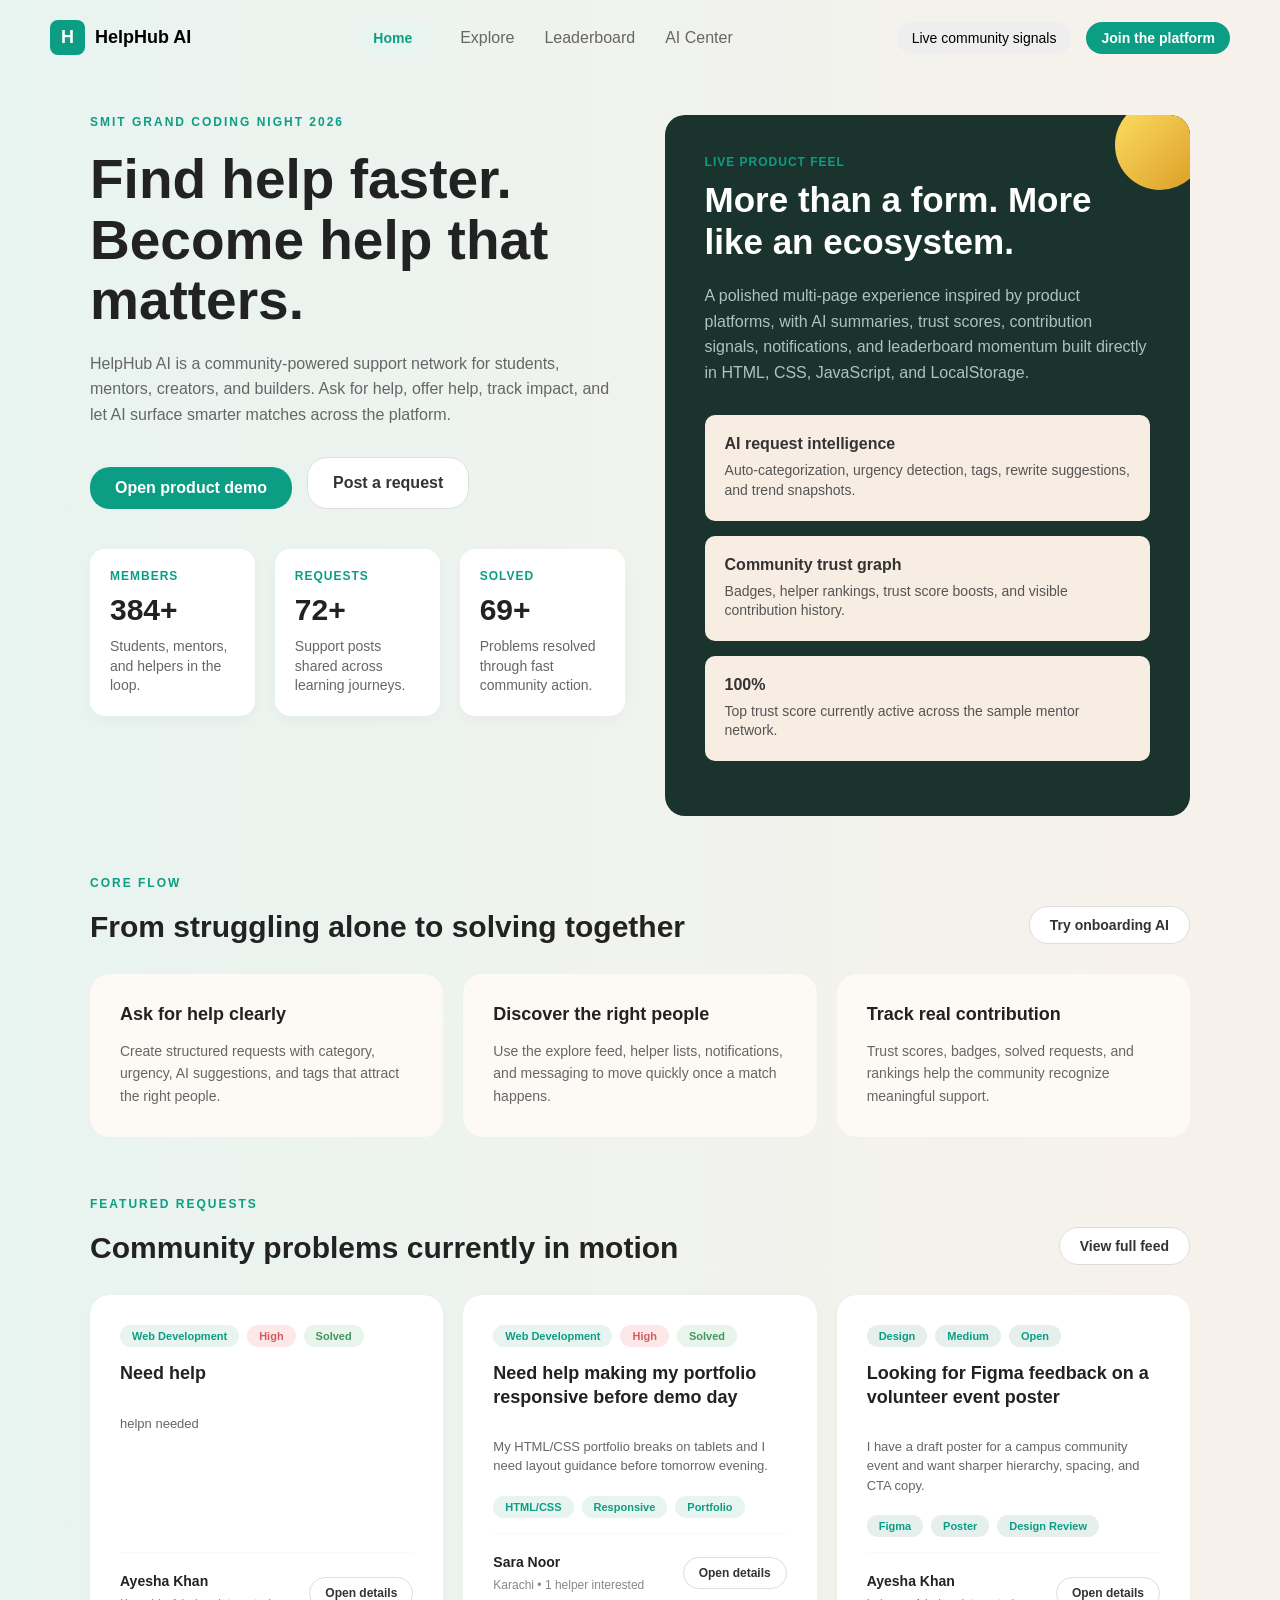
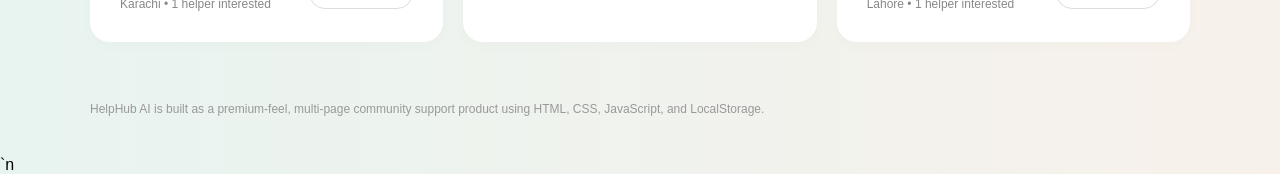
==== index.html @ b611431e "first commit" ====
﻿<!DOCTYPE html>
<html lang="en">
<head>
    <meta charset="UTF-8">
    <meta name="viewport" content="width=device-width, initial-scale=1.0">
    <title>HelpHub AI - Dashboard</title>
    <link rel="stylesheet" href="style.css">
</head>
<body class="page-body">
    <div class="top-bar">
        <div class="logo-thing">
            <div class="h-logo">H</div>
            <div class="logo-text">HelpHub AI</div>
        </div>
        <div class="links-thing">
            <a href="index.html" style="text-decoration:none; color:inherit;"><span class="tag-pill tag-blue" style="font-size:14px; padding: 8px 18px; font-weight: bold; background-color: #e8f4f0;">Home</span></a>
            <a href="explore.html" style="text-decoration:none; color:inherit;"><span>Explore</span></a>
            <a href="leaderboard.html" style="text-decoration:none; color:inherit;"><span>Leaderboard</span></a>
            <a href="ai_center.html" style="text-decoration:none; color:inherit;"><span>AI Center</span></a>
        </div>
        <div class="right-buttons">
            <span class="grey-box">Live community signals</span>
            <a href="dashboard.html" class="h-logo-style-button" style="text-decoration: none;">Join the platform</a>
        </div>
    </div>

    <div class="main-dashboard-area">
        <div class="top-dash-split">
            <div class="dash-left">
                <div class="smit-text">SMIT GRAND CODING NIGHT 2026</div>
                <h1 class="huge-heading-black">Find help faster. Become help that matters.</h1>
                <p class="dash-desc">HelpHub AI is a community-powered support network for students, mentors, creators, and builders. Ask for help, offer help, track impact, and let AI surface smarter matches across the platform.</p>
                <div class="button-row">
                    <button type="button" class="big-green-button short-btn">Open product demo</button>
                    <button type="button" class="big-white-button short-btn">Post a request</button>
                </div>
                
                <div class="stats-row">
                    <div class="stat-box">
                        <div class="stat-title">MEMBERS</div>
                        <div class="stat-number">384+</div>
                        <div class="stat-desc">Students, mentors, and helpers in the loop.</div>
                    </div>
                    <div class="stat-box">
                        <div class="stat-title">REQUESTS</div>
                        <div class="stat-number">72+</div>
                        <div class="stat-desc">Support posts shared across learning journeys.</div>
                    </div>
                    <div class="stat-box">
                        <div class="stat-title">SOLVED</div>
                        <div class="stat-number">69+</div>
                        <div class="stat-desc">Problems resolved through fast community action.</div>
                    </div>
                </div>
            </div>

            <div class="dash-right-dark" style="position: relative; overflow: hidden;">
                <div style="position: absolute; top: -15px; right: -15px; width: 90px; height: 90px; background: linear-gradient(135deg, #ffe066, #d99a22); border-radius: 50%;"></div>
                
                <div style="position: relative; z-index: 2;">
                    <div class="stat-title">LIVE PRODUCT FEEL</div>
                    <h2 class="medium-heading-white">More than a form. More like an ecosystem.</h2>
                    <p class="description-text">A polished multi-page experience inspired by product platforms, with AI summaries, trust scores, contribution signals, notifications, and leaderboard momentum built directly in HTML, CSS, JavaScript, and LocalStorage.</p>
                    
                    <div class="dark-inner-box">
                        <strong>AI request intelligence</strong>
                        <p>Auto-categorization, urgency detection, tags, rewrite suggestions, and trend snapshots.</p>
                    </div>
                    <div class="dark-inner-box">
                        <strong>Community trust graph</strong>
                        <p>Badges, helper rankings, trust score boosts, and visible contribution history.</p>
                    </div>
                    <div class="dark-inner-box">
                        <strong>100%</strong>
                        <p>Top trust score currently active across the sample mentor network.</p>
                    </div>
                </div>
            </div>
        </div>

        <div class="content-section">
            <div class="section-header-split">
                <div class="section-header-left">
                    <div class="smit-text">CORE FLOW</div>
                    <h2>From struggling alone to solving together</h2>
                </div>
                <button type="button" class="white-pill-btn">Try onboarding AI</button>
            </div>
            
            <div class="cards-row">
                <div class="info-card">
                    <strong>Ask for help clearly</strong>
                    <p>Create structured requests with category, urgency, AI suggestions, and tags that attract the right people.</p>
                </div>
                <div class="info-card">
                    <strong>Discover the right people</strong>
                    <p>Use the explore feed, helper lists, notifications, and messaging to move quickly once a match happens.</p>
                </div>
                <div class="info-card">
                    <strong>Track real contribution</strong>
                    <p>Trust scores, badges, solved requests, and rankings help the community recognize meaningful support.</p>
                </div>
            </div>
        </div>

        <div class="content-section">
            <div class="section-header-split">
                <div class="section-header-left">
                    <div class="smit-text">FEATURED REQUESTS</div>
                    <h2>Community problems currently in motion</h2>
                </div>
                <button type="button" class="white-pill-btn">View full feed</button>
            </div>
            
            <div class="cards-row">
                <div class="request-card">
                    <div class="tags-row">
                        <span class="tag-pill tag-blue">Web Development</span>
                        <span class="tag-pill tag-red">High</span>
                        <span class="tag-pill tag-green">Solved</span>
                    </div>
                    <h3 class="req-heading">Need help</h3>
                    <p class="req-desc">helpn needed</p>
                    <div class="req-bottom">
                        <div class="req-user-info">
                            <strong>Ayesha Khan</strong>
                            <span class="req-user-meta">Karachi &bull; 1 helper interested</span>
                        </div>
                        <button type="button" class="small-white-btn">Open details</button>
                    </div>
                </div>

                <div class="request-card">
                    <div class="tags-row">
                        <span class="tag-pill tag-blue">Web Development</span>
                        <span class="tag-pill tag-red">High</span>
                        <span class="tag-pill tag-green">Solved</span>
                    </div>
                    <h3 class="req-heading">Need help making my portfolio responsive before demo day</h3>
                    <p class="req-desc">My HTML/CSS portfolio breaks on tablets and I need layout guidance before tomorrow evening.</p>
                    <div class="tags-row" style="margin-bottom:0;">
                        <span class="tag-pill tag-blue">HTML/CSS</span>
                        <span class="tag-pill tag-blue">Responsive</span>
                        <span class="tag-pill tag-blue">Portfolio</span>
                    </div>
                    <div class="req-bottom" style="margin-top: 15px;">
                        <div class="req-user-info">
                            <strong>Sara Noor</strong>
                            <span class="req-user-meta">Karachi &bull; 1 helper interested</span>
                        </div>
                        <button type="button" class="small-white-btn">Open details</button>
                    </div>
                </div>

                <div class="request-card">
                    <div class="tags-row">
                        <span class="tag-pill tag-blue" style="background-color: #e5efeb;">Design</span>
                        <span class="tag-pill tag-blue" style="background-color: #e5efeb;">Medium</span>
                        <span class="tag-pill tag-blue" style="background-color: #e5efeb;">Open</span>
                    </div>
                    <h3 class="req-heading">Looking for Figma feedback on a volunteer event poster</h3>
                    <p class="req-desc">I have a draft poster for a campus community event and want sharper hierarchy, spacing, and CTA copy.</p>
                    <div class="tags-row" style="margin-bottom:0;">
                        <span class="tag-pill tag-blue" style="background-color: #e5efeb;">Figma</span>
                        <span class="tag-pill tag-blue" style="background-color: #e5efeb;">Poster</span>
                        <span class="tag-pill tag-blue" style="background-color: #e5efeb;">Design Review</span>
                    </div>
                    <div class="req-bottom" style="margin-top: 15px;">
                        <div class="req-user-info">
                            <strong>Ayesha Khan</strong>
                            <span class="req-user-meta">Lahore &bull; 1 helper interested</span>
                        </div>
                        <button type="button" class="small-white-btn">Open details</button>
                    </div>
                </div>
            </div>
        </div>

        <div class="footer-text">
            HelpHub AI is built as a premium-feel, multi-page community support product using HTML, CSS, JavaScript, and LocalStorage.
        </div>
    </div>
<script src="interactions.js"></script>`n</body>
</html>
---- style.css ----
* {
    box-sizing: border-box;
    font-family: Arial, sans-serif;
}

@keyframes fadeInSlideUp {
    0% { opacity: 0; transform: translateY(15px); }
    100% { opacity: 1; transform: translateY(0); }
}

@keyframes fadeInSlideDown {
    0% { opacity: 0; transform: translateY(-15px); }
    100% { opacity: 1; transform: translateY(0); }
}

.page-body {
    background: linear-gradient(to right, #e8f4f0, #f8f1eb);
    margin: 0;
    padding: 0;
    min-height: 100vh;
    cursor: url(./Sanrio\ Cinnamoroll\ White\ Arrow\ &\ Head--cursor--SweezyCursors\ \(1\).png),auto;
}

.top-bar {
    display: flex;
    justify-content: space-between;
    align-items: center;
    padding: 20px 50px;
    animation: fadeInSlideDown 0.6s ease-out forwards;
}

.logo-thing {
    display: flex;
    align-items: center;
    gap: 10px;
    font-weight: bold;
    font-size: 18px;
}

.h-logo {
    background-color: #0b9e84;
    color: white;
    width: 35px;
    height: 35px;
    display: flex;
    align-items: center;
    justify-content: center;
    border-radius: 8px;
    font-weight: bold;
}

.links-thing {
    display: flex;
    gap: 30px;
    color: #666;
}

.links-thing a {
    text-decoration: none;
    color: inherit;
}

.links-thing span {
    cursor: pointer;
}

.active-link {
    color: #0b9e84;
    font-weight: bold;
}

.light-text {
    color: #aaa;
}

.right-buttons {
    display: flex;
    gap: 15px;
    align-items: center;
}

.grey-box {
    background-color: #eee;
    padding: 8px 15px;
    border-radius: 20px;
    font-size: 14px;
}

.h-logo-style-button {
    background-color: #0b9e84;
    color: white;
    padding: 8px 15px;
    border-radius: 20px;
    font-size: 14px;
    font-weight: bold;
    cursor: pointer;
}

.big-flex-container {
    display: flex;
    max-width: 1000px;
    margin: 40px auto;
    gap: 20px;
    animation: fadeInSlideUp 0.6s ease-out forwards;
    animation-delay: 0.1s;
    opacity: 0; }

.dark-left-box {
    background-color: #1a332d;
    color: #fff;
    padding: 50px;
    border-radius: 20px;
    flex: 1;
}

.white-right-box {
    background-color: #fff;
    padding: 50px;
    border-radius: 20px;
    flex: 1;
    box-shadow: 0 10px 30px rgba(0,0,0,0.05);
}

.small-title {
    color: #bbb;
    font-size: 12px;
    letter-spacing: 2px;
    font-weight: bold;
    margin-bottom: 20px;
}

.small-title-blue {
    color: #0b9e84;
    font-size: 12px;
    letter-spacing: 2px;
    font-weight: bold;
    margin-bottom: 20px;
}

.huge-heading {
    font-size: 45px;
    margin: 0 0 20px 0;
    line-height: 1.1;
}

.medium-heading {
    font-size: 30px;
    margin: 0 0 30px 0;
    line-height: 1.2;
}

.description-text {
    color: #b0c2be;
    line-height: 1.6;
    margin-bottom: 30px;
}

.bullet-points {
    color: #b0c2be;
    line-height: 1.6;
    padding-left: 20px;
}

.bullet-points li {
    margin-bottom: 15px;
}

.form-stuff {
    display: flex;
    flex-direction: column;
    gap: 20px;
}

.input-wrapper {
    display: flex;
    flex-direction: column;
    gap: 8px;
}

.input-wrapper label {
    font-size: 14px;
    color: #555;
    font-weight: bold;
}

.input-wrapper input, .input-wrapper select {
    padding: 12px;
    border: 1px solid #ddd;
    border-radius: 8px;
    outline: none;
    font-size: 14px;
    background-color: #fff;
}

.two-inputs {
    display: flex;
    gap: 15px;
}

.two-inputs .input-wrapper {
    flex: 1;
}

.big-green-button {
    background-color: #0b9e84;
    color: white;
    border: none;
    padding: 15px;
    border-radius: 10px;
    font-size: 16px;
    font-weight: bold;
    cursor: pointer;
    margin-top: 10px;
    width: 100%;
}

.main-dashboard-area {
    max-width: 1100px;
    margin: 40px auto;
    animation: fadeInSlideUp 0.6s ease-out forwards;
    animation-delay: 0.1s;
    opacity: 0; }

.top-dash-split {
    display: flex;
    gap: 40px;
}

.dash-left {
    flex: 1.2;
}

.smit-text {
    color: #0b9e84;
    font-size: 12px;
    letter-spacing: 2px;
    font-weight: bold;
    margin-bottom: 20px;
}

.huge-heading-black {
    font-size: 55px;
    margin: 0 0 20px 0;
    line-height: 1.1;
    color: #222;
}

.dash-desc {
    color: #666;
    font-size: 16px;
    line-height: 1.6;
    margin-bottom: 30px;
}

.button-row {
    display: flex;
    gap: 15px;
    margin-bottom: 40px;
}

.short-btn {
    width: auto;
    padding: 12px 25px;
    border-radius: 20px;
}

.big-white-button {
    background-color: #fff;
    color: #333;
    border: 1px solid #ddd;
    padding: 12px 25px;
    border-radius: 20px;
    font-size: 16px;
    font-weight: bold;
    cursor: pointer;
}

.stats-row {
    display: flex;
    gap: 20px;
}

.stat-box {
    background-color: #fff;
    padding: 20px;
    border-radius: 15px;
    flex: 1;
    box-shadow: 0 5px 15px rgba(0,0,0,0.03);
}

.stat-title {
    color: #0b9e84;
    font-size: 12px;
    letter-spacing: 1px;
    font-weight: bold;
    margin-bottom: 10px;
}

.stat-number {
    font-size: 30px;
    font-weight: bold;
    margin-bottom: 10px;
    color: #222;
}

.stat-desc {
    color: #666;
    font-size: 14px;
    line-height: 1.4;
}

.dash-right-dark {
    background-color: #1a332d;
    color: #fff;
    padding: 40px;
    border-radius: 20px;
    flex: 1;
}

.medium-heading-white {
    font-size: 35px;
    margin: 0 0 20px 0;
    line-height: 1.2;
}

.dark-inner-box {
    background-color: #f7ede2;
    color: #333;
    padding: 20px;
    border-radius: 10px;
    margin-bottom: 15px;
}

.dark-inner-box strong {
    display: block;
    margin-bottom: 8px;
    font-size: 16px;
}

.dark-inner-box p {
    margin: 0;
    font-size: 14px;
    color: #555;
    line-height: 1.4;
}

.content-section {
    margin-top: 60px;
}

.section-header-split {
    display: flex;
    justify-content: space-between;
    align-items: flex-end;
    margin-bottom: 30px;
}

.section-header-left {
    max-width: 600px;
}

.section-header-left h2 {
    font-size: 30px;
    margin: 0;
    color: #222;
}

.white-pill-btn {
    background-color: #fff;
    color: #333;
    border: 1px solid #ddd;
    padding: 10px 20px;
    border-radius: 20px;
    font-size: 14px;
    font-weight: bold;
    cursor: pointer;
}

.cards-row {
    display: flex;
    gap: 20px;
}

.info-card {
    background-color: #fdfaf5;
    padding: 30px;
    border-radius: 20px;
    flex: 1;
}

.info-card strong {
    display: block;
    font-size: 18px;
    margin-bottom: 15px;
    color: #222;
}

.info-card p {
    color: #666;
    font-size: 14px;
    line-height: 1.6;
    margin: 0;
}

.request-card {
    background-color: #fff;
    padding: 30px;
    border-radius: 20px;
    flex: 1;
    box-shadow: 0 4px 15px rgba(0,0,0,0.02);
    display: flex;
    flex-direction: column;
}

.tags-row {
    display: flex;
    gap: 8px;
    margin-bottom: 15px;
    flex-wrap: wrap;
}

.tag-pill {
    padding: 5px 12px;
    border-radius: 15px;
    font-size: 11px;
    font-weight: bold;
}

.tag-blue { background-color: #e8f4f0; color: #0b9e84; }
.tag-red { background-color: #fce8e8; color: #d65c5c; }
.tag-green { background-color: #e8f5ec; color: #43965b; }
.tag-grey { background-color: #f1f3f4; color: #5f6368; }

.req-heading {
    font-size: 18px;
    font-weight: bold;
    color: #222;
    margin: 0 0 15px 0;
    line-height: 1.3;
}

.req-desc {
    color: #666;
    font-size: 13px;
    line-height: 1.5;
    margin-bottom: 20px;
}

.req-bottom {
    margin-top: auto;
    display: flex;
    justify-content: space-between;
    align-items: center;
    border-top: 1px solid #f9f9f9;
    padding-top: 20px;
}

.req-user-info strong {
    display: block;
    font-size: 14px;
    color: #222;
    margin-bottom: 5px;
}

.req-user-meta {
    font-size: 12px;
    color: #888;
}

.small-white-btn {
    background-color: #fff;
    color: #333;
    border: 1px solid #ddd;
    padding: 8px 15px;
    border-radius: 20px;
    font-size: 12px;
    font-weight: bold;
    cursor: pointer;
}

.footer-text {
    text-align: left;
    color: #999;
    font-size: 12px;
    margin-top: 60px;
    margin-bottom: 40px;
}

.explore-split {
    display: flex;
    gap: 30px;
}

.explore-filters-box {
    background-color: #fcf9f2;
    padding: 40px;
    border-radius: 20px;
    flex: 0.8;
}

.explore-feed {
    flex: 2;
    display: flex;
    flex-direction: column;
    gap: 20px;
}

.filter-input-wrapper {
    margin-bottom: 25px;
}

.filter-input-wrapper label {
    display: block;
    font-size: 13px;
    color: #444;
    font-weight: bold;
    margin-bottom: 10px;
}

.filter-input-wrapper input, .filter-input-wrapper select, .filter-input-wrapper textarea {
    width: 100%;
    padding: 15px;
    border: 1px solid #ebebeb;
    border-radius: 10px;
    outline: none;
    font-size: 14px;
    background-color: #fff;
}

.filter-input-wrapper textarea {
    resize: vertical;
    min-height: 120px;
    font-family: inherit;
}

.leaderboard-panel {
    background-color: #fdfaf5;
    padding: 40px;
    border-radius: 20px;
    flex: 1;
}

.leaderboard-title {
    color: #0b9e84;
    font-size: 12px;
    font-weight: bold;
    letter-spacing: 1px;
    margin-bottom: 10px;
}

.leaderboard-heading {
    font-size: 32px;
    margin: 0 0 30px 0;
    color: #222;
}

.rank-card {
    background-color: #fff;
    border-radius: 15px;
    padding: 20px;
    margin-bottom: 15px;
    display: flex;
    align-items: center;
    gap: 15px;
    box-shadow: 0 2px 10px rgba(0,0,0,0.02);
}

.avatar {
    width: 45px;
    height: 45px;
    border-radius: 50%;
    color: white;
    display: flex;
    align-items: center;
    justify-content: center;
    font-weight: bold;
    font-size: 16px;
    flex-shrink: 0;
}

.avatar-teal { background-color: #0b9e84; }
.avatar-dark { background-color: #1a2733; }
.avatar-orange { background-color: #f08935; }

.rank-info {
    flex: 1;
    display: flex;
    justify-content: space-between;
    align-items: center;
}

.rank-name-box {
    display: flex;
    flex-direction: column;
    gap: 5px;
}

.rank-name {
    font-weight: bold;
    font-size: 14px;
    color: #222;
}

.rank-tags {
    font-size: 13px;
    color: #888;
}

.rank-stats-box {
    display: flex;
    flex-direction: column;
    gap: 5px;
    align-items: flex-end;
}

.rank-score {
    font-weight: bold;
    font-size: 14px;
    color: #222;
}

.rank-count {
    font-size: 13px;
    color: #888;
}

.trust-card {
    background-color: #fff;
    border-radius: 15px;
    padding: 25px;
    margin-bottom: 15px;
    box-shadow: 0 2px 10px rgba(0,0,0,0.02);
}

.trust-name {
    font-weight: bold;
    font-size: 16px;
    color: #222;
    margin-bottom: 5px;
}

.trust-badges {
    color: #666;
    font-size: 14px;
    margin-bottom: 20px;
}

.progress-track {
    background-color: #f0f0f0;
    height: 8px;
    border-radius: 10px;
    width: 100%;
    overflow: hidden;
}

.progress-fill {
    height: 100%;
    background: linear-gradient(to right, #f08935, #0b9e84);
    border-radius: 10px;
}

.notification-panel {
    background-color: #fdfaf5;
    padding: 40px;
    border-radius: 20px;
}

.notification-card {
    background-color: #fff;
    padding: 25px 30px;
    border-radius: 15px;
    margin-bottom: 12px;
    display: flex;
    justify-content: space-between;
    align-items: center;
    box-shadow: 0 2px 8px rgba(0,0,0,0.02);
}

.notification-card:last-child {
    margin-bottom: 0;
}

.notif-left {
    display: flex;
    flex-direction: column;
    gap: 8px;
}

.notif-text {
    font-size: 15px;
    color: #222;
    font-weight: bold;
}

.notif-meta {
    font-size: 13px;
    color: #888;
}

.notif-status {
    font-size: 13px;
    font-weight: bold;
    color: #222;
}

.trend-card {
    background-color: #fff;
    padding: 30px;
    border-radius: 20px;
    flex: 1;
    box-shadow: 0 4px 15px rgba(0,0,0,0.02);
}
.trend-title {
    color: #0b9e84;
    font-size: 11px;
    font-weight: bold;
    letter-spacing: 1px;
    margin-bottom: 15px;
    text-transform: uppercase;
}
.trend-value {
    font-size: 32px;
    font-weight: bold;
    color: #222;
    margin-bottom: 15px;
    line-height: 1.2;
}
.trend-desc {
    color: #666;
    font-size: 14px;
    line-height: 1.5;
}

.recommendation-card {
    background-color: #fff;
    padding: 30px;
    border-radius: 15px;
    margin-bottom: 15px;
    box-shadow: 0 2px 8px rgba(0,0,0,0.02);
}
.recommendation-card:last-child {
    margin-bottom: 0;
}
.rec-title {
    font-size: 16px;
    font-weight: bold;
    color: #222;
    margin-bottom: 10px;
}
.rec-desc {
    font-size: 14px;
    color: #666;
    margin-bottom: 20px;
}

.form-card {
    background-color: #fdfaf5;
    padding: 40px;
    border-radius: 20px;
    flex: 1.5;
}

.ai-assistant-card {
    background-color: #fdfaf5;
    padding: 40px;
    border-radius: 20px;
    flex: 1;
}

.form-row {
    display: flex;
    gap: 20px;
}
.form-row .filter-input-wrapper {
    flex: 1;
}

.form-actions {
    display: flex;
    gap: 15px;
    align-items: center;
    margin-top: 10px;
}

.btn-white-pill {
    background-color: #fff;
    color: #222;
    font-weight: bold;
    border: 1px solid #ebebeb;
    padding: 12px 25px;
    border-radius: 20px;
    cursor: pointer;
}

.btn-green-pill {
    background-color: #0b9e84;
    color: white;
    font-weight: bold;
    border: none;
    padding: 12px 25px;
    border-radius: 20px;
    cursor: pointer;
    box-shadow: 0 4px 15px rgba(11, 158, 132, 0.3);
}

.ai-guidance-list {
    display: flex;
    flex-direction: column;
    gap: 20px;
    margin-top: 30px;
}

.ai-row {
    display: flex;
    justify-content: space-between;
    align-items: flex-start;
    gap: 20px;
    border-bottom: 1px solid #ebebeb;
    padding-bottom: 15px;
}
.ai-row:last-child {
    border-bottom: none;
}

.ai-label {
    color: #666;
    font-size: 14px;
    flex-shrink: 0;
    width: 130px;
}

.ai-value {
    color: #222;
    font-size: 14px;
    font-weight: bold;
    text-align: right;
}

.msg-card {
    background-color: #fff;
    padding: 20px 25px;
    border-radius: 15px;
    margin-bottom: 15px;
    display: flex;
    justify-content: space-between;
    align-items: center;
    box-shadow: 0 2px 8px rgba(0,0,0,0.02);
}

.msg-content {
    display: flex;
    flex-direction: column;
    gap: 8px;
    flex: 1;
    padding-right: 20px;
}

.msg-header {
    font-size: 15px;
    font-weight: bold;
    color: #222;
}

.msg-text {
    font-size: 14px;
    color: #666;
    line-height: 1.5;
}

.time-circle {
    background-color: #e8f4f0;
    color: #0b9e84;
    border-radius: 50%;
    width: 60px;
    height: 60px;
    display: flex;
    flex-direction: column;
    justify-content: center;
    align-items: center;
    font-size: 12px;
    font-weight: bold;
    flex-shrink: 0;
    line-height: 1.2;
}

.w-full {
    width: 100%;
}


.profile-inputs-row {
    display: flex;
    gap: 20px;
    margin-bottom: 20px;
}

@media (max-width: 768px) {
    .top-bar {
        flex-direction: column;
        padding: 20px;
        gap: 20px;
    }
    
    .links-thing {
        flex-wrap: wrap;
        justify-content: center;
        gap: 15px;
    }
    
    .right-buttons {
        width: 100%;
        justify-content: center;
    }
    
    .big-flex-container,
    .top-dash-split,
    .stats-row,
    .cards-row,
    .explore-split,
    .form-row,
    .two-inputs,
    .profile-inputs-row {
        flex-direction: column !important;
        gap: 20px !important;
    }
    
    .section-header-split {
        flex-direction: column;
        align-items: flex-start;
        gap: 15px;
    }
    
    .ai-row {
        flex-direction: column;
        align-items: flex-start;
        gap: 8px;
    }
    
    .ai-label {
        width: auto;
    }
    
    .ai-value {
        text-align: left;
    }
    
    .msg-card {
        flex-direction: column;
        align-items: flex-start;
        gap: 15px;
    }
    
    .msg-content {
        padding-right: 0;
    }
    
    .dark-left-box,
    .white-right-box,
    .dash-right-dark,
    .explore-filters-box,
    .leaderboard-panel,
    .notification-panel,
    .form-card,
    .ai-assistant-card,
    .info-card,
    .request-card {
        padding: 20px !important;
    }
    
    .huge-heading {
        font-size: 32px !important;
    }
    
    .huge-heading-black {
        font-size: 36px !important;
    }
    
    .medium-heading {
        font-size: 24px !important;
    }
    
    .medium-heading-white {
        font-size: 26px !important;
    }
    
    .main-dashboard-area {
        padding: 15px;
        margin-top: 20px;
    }
}

/* Premium Micro-Interactions */
.ripple-effect {
    position: absolute;
    background: rgba(255, 255, 255, 0.4);
    transform: translate(-50%, -50%);
    pointer-events: none;
    border-radius: 50%;
    animation: rippleAnim 0.6s linear;
    width: 2px;
    height: 2px;
}

@keyframes rippleAnim {
    0% { width: 0px; height: 0px; opacity: 0.5; }
    100% { width: 300px; height: 300px; opacity: 0; }
}

#toast-container {
    position: fixed;
    bottom: 30px;
    left: 50%;
    transform: translateX(-50%);
    display: flex;
    flex-direction: column;
    gap: 10px;
    z-index: 9999;
}

.premium-toast {
    background: #1a332d;
    color: #fff;
    padding: 12px 24px;
    border-radius: 30px;
    font-size: 14px;
    font-weight: bold;
    box-shadow: 0 10px 30px rgba(0,0,0,0.15);
    animation: slideUpToast 0.4s cubic-bezier(0.175, 0.885, 0.32, 1.275) forwards;
}

.premium-toast.fade-out {
    animation: fadeOutToast 0.4s ease forwards;
}

@keyframes slideUpToast {
    0% { opacity: 0; transform: translateY(20px) scale(0.9); }
    100% { opacity: 1; transform: translateY(0) scale(1); }
}

@keyframes fadeOutToast {
    0% { opacity: 1; transform: scale(1); }
    100% { opacity: 0; transform: scale(0.9); }
}
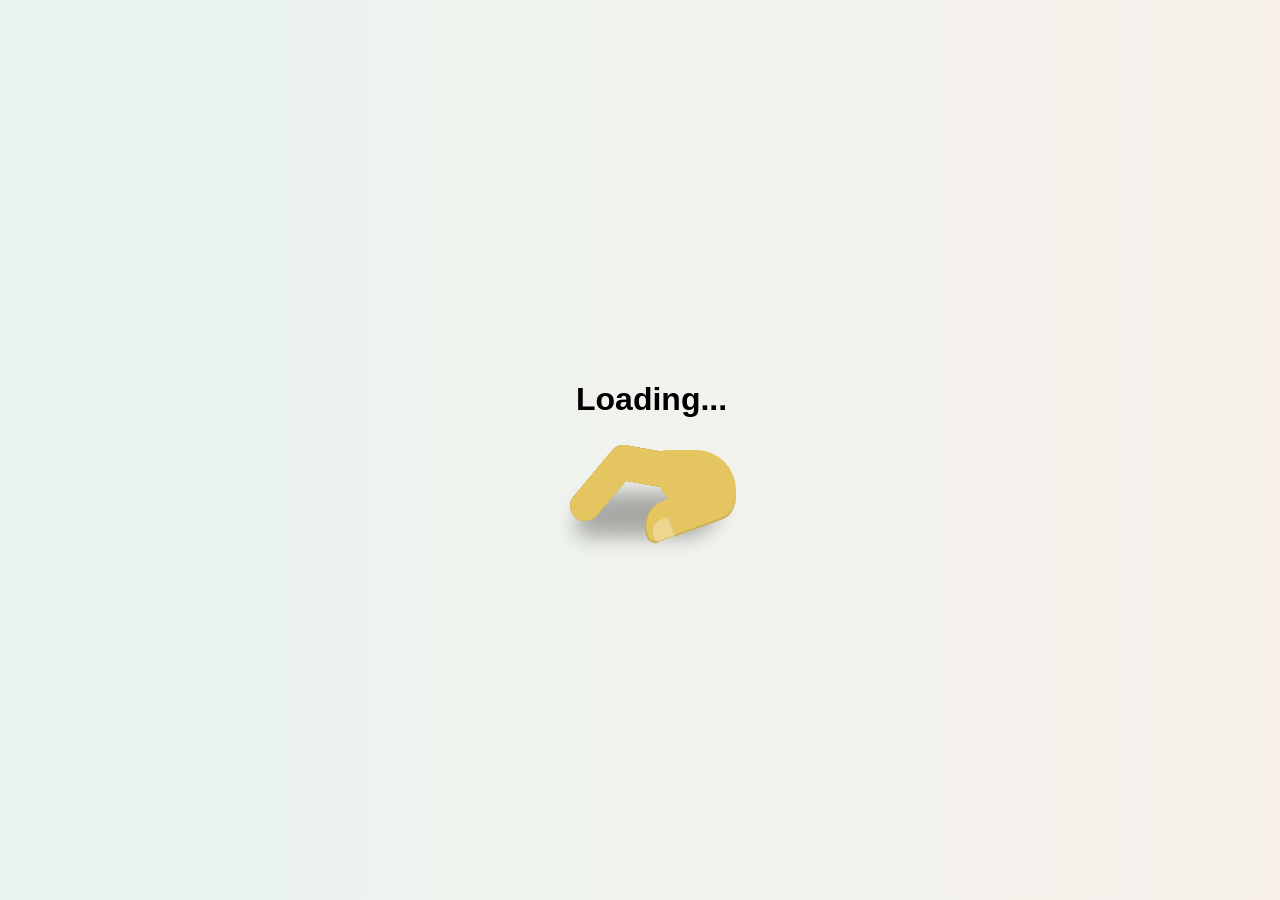
==== commit a4957e8a: "some code" ====
--- a/index.html
+++ b/index.html
@@ -7,6 +7,18 @@
     <link rel="stylesheet" href="style.css">
 </head>
 <body class="page-body">
+    <!-- From Uiverse.io by Pradeepsaranbishnoi --> 
+    <h1 id="load">Loading...</h1>
+
+<div id="🤚">
+	<div class="👉"></div>
+	<div class="👉"></div>
+	<div class="👉"></div>
+	<div class="👉"></div>
+	<div class="🌴"></div>		
+	<div class="👍"></div>
+</div>
+    <div id="main">
     <div class="top-bar">
         <div class="logo-thing">
             <div class="h-logo">H</div>
@@ -180,7 +192,9 @@
             HelpHub AI is built as a premium-feel, multi-page community support product using HTML, CSS, JavaScript, and LocalStorage.
         </div>
     </div>
-<script src="interactions.js"></script>`n</body>
+    </div>
+    <script src="app.js"></script>
+<script src="interactions.js"></script></body>
 </html>
 
 
--- a/style.css
+++ b/style.css
@@ -1041,3 +1041,167 @@
     0% { opacity: 1; transform: scale(1); }
     100% { opacity: 0; transform: scale(0.9); }
 }
+
+#main{
+    display: none;
+}
+
+#load{
+position: absolute;
+  top: 40vh;
+  left: 45vw;
+}
+/* From Uiverse.io by Pradeepsaranbishnoi */ 
+#🤚 {
+  --skin-color: #E4C560;
+  --tap-speed: 0.6s;
+  --tap-stagger: 0.1s;
+  position: absolute;
+  top: 50vh;
+  left: 45vw;
+  width: 80px;
+  height: 60px;
+  margin-left: 80px;
+}
+
+#🤚:before {
+  content: '';
+  display: block;
+  width: 180%;
+  height: 75%;
+  position: absolute;
+  top: 70%;
+  right: 20%;
+  background-color: black;
+  border-radius: 40px 10px;
+  filter: blur(10px);
+  opacity: 0.3;
+}
+
+.🌴 {
+  display: block;
+  width: 100%;
+  height: 100%;
+  position: absolute;
+  top: 0;
+  left: 0;
+  background-color: var(--skin-color);
+  border-radius: 10px 40px;
+}
+
+.👍 {
+  position: absolute;
+  width: 120%;
+  height: 38px;
+  background-color: var(--skin-color);
+  bottom: -18%;
+  right: 1%;
+  transform-origin: calc(100% - 20px) 20px;
+  transform: rotate(-20deg);
+  border-radius: 30px 20px 20px 10px;
+  border-bottom: 2px solid rgba(0, 0, 0, 0.1);
+  border-left: 2px solid rgba(0, 0, 0, 0.1);
+}
+
+.👍:after {
+  width: 20%;
+  height: 60%;
+  content: '';
+  background-color: rgba(255, 255, 255, 0.3);
+  position: absolute;
+  bottom: -8%;
+  left: 5px;
+  border-radius: 60% 10% 10% 30%;
+  border-right: 2px solid rgba(0, 0, 0, 0.05);
+}
+
+.👉 {
+  position: absolute;
+  width: 80%;
+  height: 35px;
+  background-color: var(--skin-color);
+  bottom: 32%;
+  right: 64%;
+  transform-origin: 100% 20px;
+  animation-duration: calc(var(--tap-speed) * 2);
+  animation-timing-function: ease-in-out;
+  animation-iteration-count: infinite;
+  transform: rotate(10deg);
+}
+
+.👉:before {
+  content: '';
+  position: absolute;
+  width: 140%;
+  height: 30px;
+  background-color: var(--skin-color);
+  bottom: 8%;
+  right: 65%;
+  transform-origin: calc(100% - 20px) 20px;
+  transform: rotate(-60deg);
+  border-radius: 20px;
+}
+
+.👉:nth-child(1) {
+  animation-delay: 0;
+  filter: brightness(70%);
+  animation-name: tap-upper-1;
+}
+
+.👉:nth-child(2) {
+  animation-delay: var(--tap-stagger);
+  filter: brightness(80%);
+  animation-name: tap-upper-2;
+}
+
+.👉:nth-child(3) {
+  animation-delay: calc(var(--tap-stagger) * 2);
+  filter: brightness(90%);
+  animation-name: tap-upper-3;
+}
+
+.👉:nth-child(4) {
+  animation-delay: calc(var(--tap-stagger) * 3);
+  filter: brightness(100%);
+  animation-name: tap-upper-4;
+}
+
+@keyframes tap-upper-1 {
+  0%, 50%, 100% {
+    transform: rotate(10deg) scale(0.4);
+  }
+
+  40% {
+    transform: rotate(50deg) scale(0.4);
+  }
+}
+
+@keyframes tap-upper-2 {
+  0%, 50%, 100% {
+    transform: rotate(10deg) scale(0.6);
+  }
+
+  40% {
+    transform: rotate(50deg) scale(0.6);
+  }
+}
+
+@keyframes tap-upper-3 {
+  0%, 50%, 100% {
+    transform: rotate(10deg) scale(0.8);
+  }
+
+  40% {
+    transform: rotate(50deg) scale(0.8);
+  }
+}
+
+@keyframes tap-upper-4 {
+  0%, 50%, 100% {
+    transform: rotate(10deg) scale(1);
+  }
+
+  40% {
+    transform: rotate(50deg) scale(1);
+  }
+}
